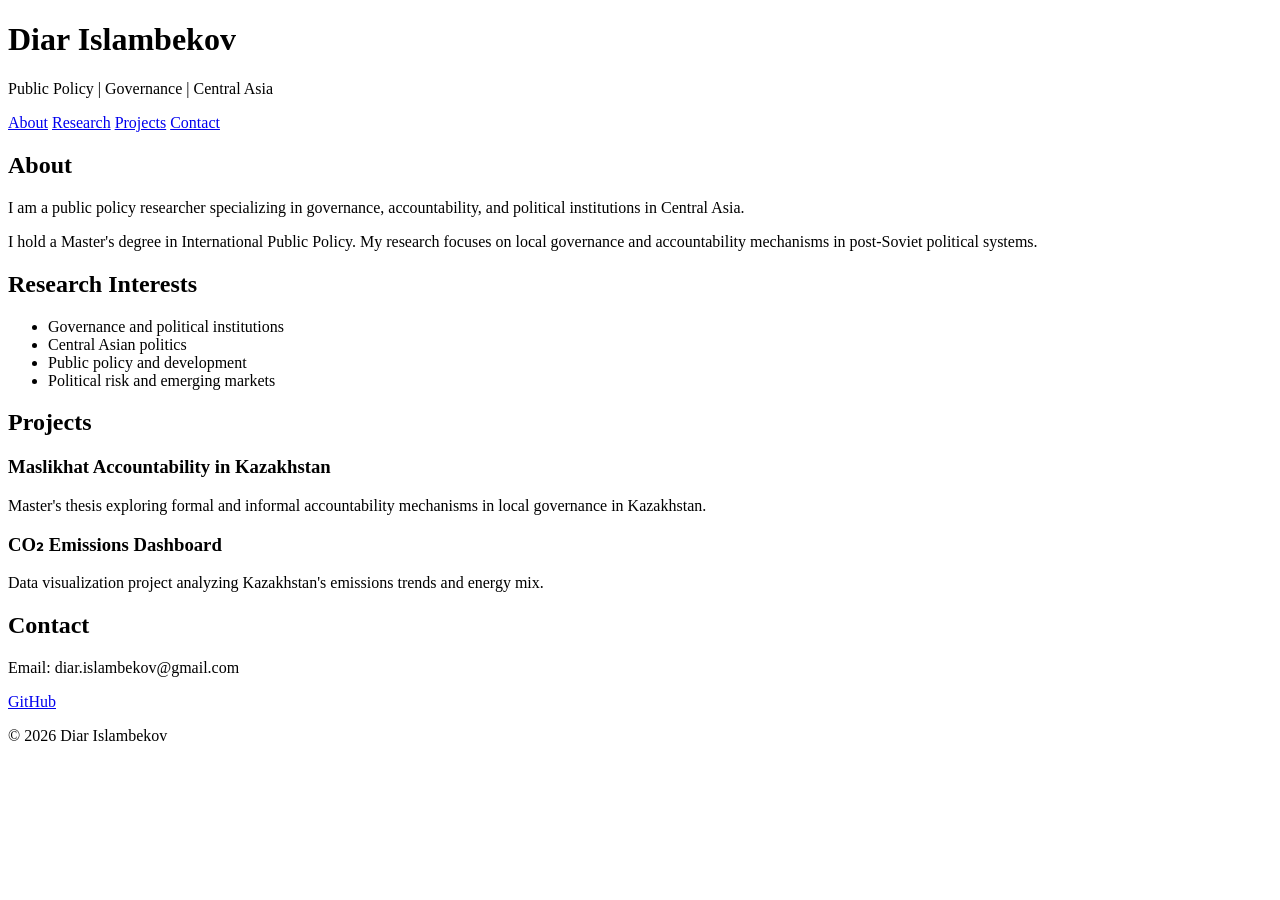
==== index.html @ b17121fd "Update index.html" ====
<!DOCTYPE html>
<html lang="en"> 

<head>

<meta charset="UTF-8">
<meta name="viewport" content="width=device-width, initial-scale=1.0">

<title>Diar Islambekov</title>

<link rel="stylesheet" href="css/style.css">

</head>

<body>

<header>

<h1>Diar Islambekov</h1>
<p>Public Policy | Governance | Central Asia</p>

</header>

<nav>

<a href="#about">About</a>
<a href="#research">Research</a>
<a href="#projects">Projects</a>
<a href="#contact">Contact</a>

</nav>

<section id="about">

<h2>About</h2>

<p>
I am a public policy researcher specializing in governance,
accountability, and political institutions in Central Asia.
</p>

<p>
I hold a Master's degree in International Public Policy.
My research focuses on local governance and accountability
mechanisms in post-Soviet political systems.
</p>

</section>

<section id="research">

<h2>Research Interests</h2>

<ul>
<li>Governance and political institutions</li>
<li>Central Asian politics</li>
<li>Public policy and development</li>
<li>Political risk and emerging markets</li>
</ul>

</section>

<section id="projects">

<h2>Projects</h2>

<div class="project">

<h3>Maslikhat Accountability in Kazakhstan</h3>

<p>
Master's thesis exploring formal and informal accountability
mechanisms in local governance in Kazakhstan.
</p>

</div>

<div class="project">

<h3>CO₂ Emissions Dashboard</h3>

<p>
Data visualization project analyzing Kazakhstan's emissions trends
and energy mix.
</p>

</div>

</section>

<section id="contact">

<h2>Contact</h2>

<p>Email: diar.islambekov@gmail.com</p>

<p>
<a href="https://github.com/diar299">GitHub</a>
</p>

</section>

<footer>

<p>© 2026 Diar Islambekov</p>

</footer>

</body>
</html>
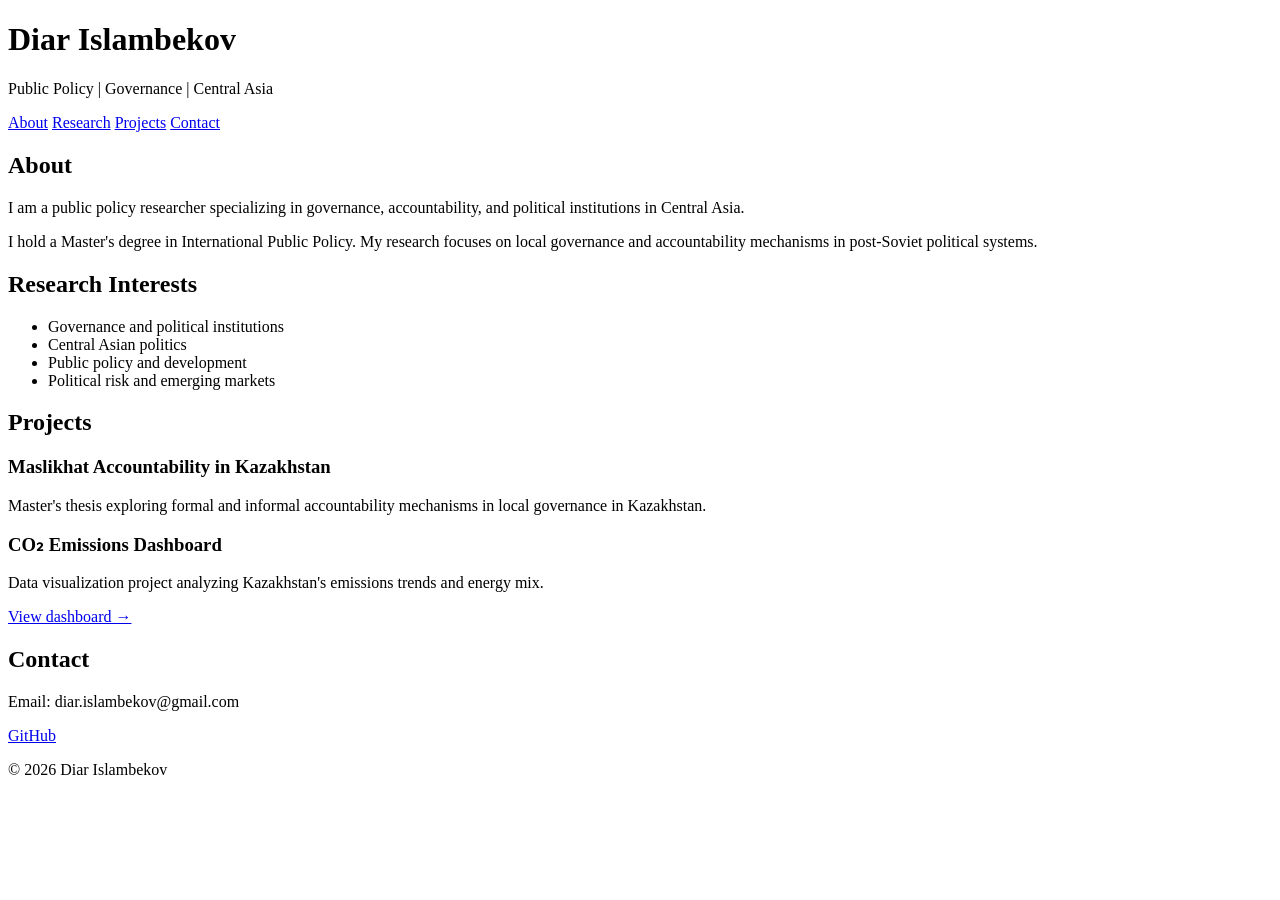
==== commit 3d1051ee: "Update index.html" ====
--- a/index.html
+++ b/index.html
@@ -76,14 +76,12 @@
 </div>
 
 <div class="project">
-
-<h3>CO₂ Emissions Dashboard</h3>
-
-<p>
-Data visualization project analyzing Kazakhstan's emissions trends
-and energy mix.
-</p>
-
+  <h3>CO₂ Emissions Dashboard</h3>
+  <p>
+    Data visualization project analyzing Kazakhstan's emissions trends
+    and energy mix.
+  </p>
+  <a href="central_asia_co2_dashboard.html">View dashboard →</a>
 </div>
 
 </section>
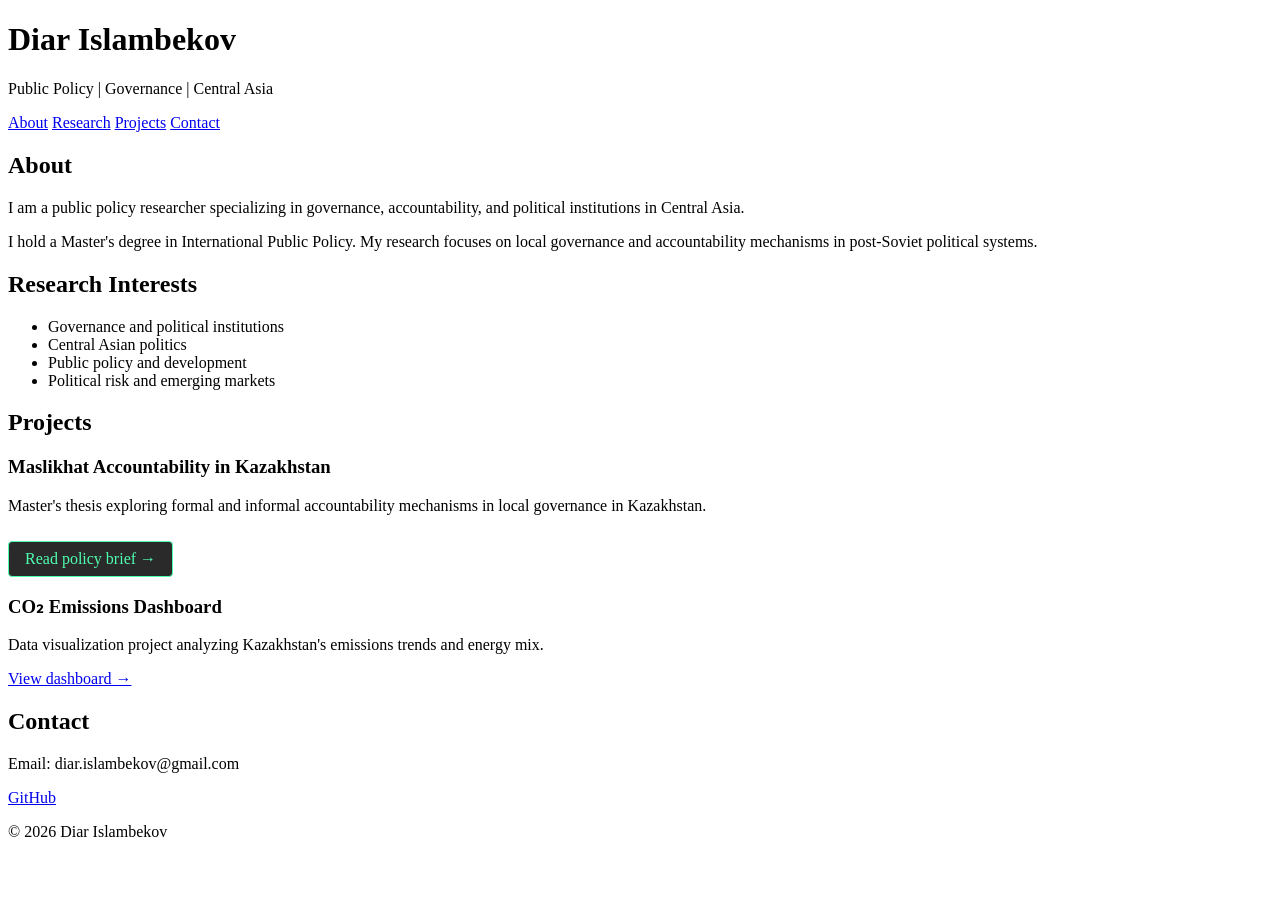
==== commit 8569e7b3: "Update index.html" ====
--- a/index.html
+++ b/index.html
@@ -65,14 +65,12 @@
 <h2>Projects</h2>
 
 <div class="project">
-
-<h3>Maslikhat Accountability in Kazakhstan</h3>
-
-<p>
-Master's thesis exploring formal and informal accountability
-mechanisms in local governance in Kazakhstan.
-</p>
-
+  <h3>Maslikhat Accountability in Kazakhstan</h3>
+  <p>
+    Master's thesis exploring formal and informal accountability
+    mechanisms in local governance in Kazakhstan.
+  </p>
+  <a href="policy_brief.html" style="display:inline-block;margin-top:10px;padding:8px 16px;background:#2a2a2a;color:#4FFFB0;text-decoration:none;border:1px solid #4FFFB0;border-radius:4px;font-weight:500;">Read policy brief →</a>
 </div>
 
 <div class="project">
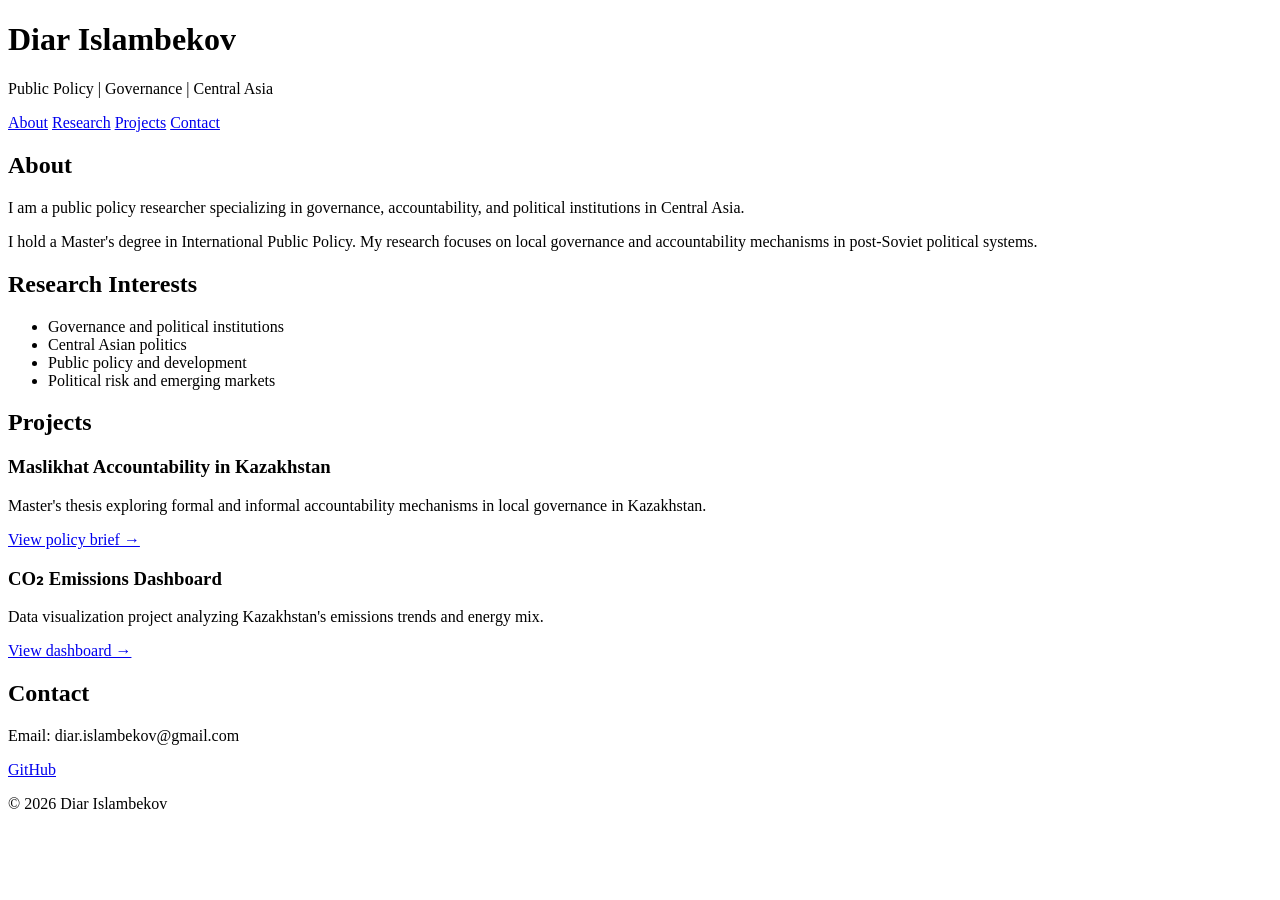
==== commit 1d2a76a0: "Update index.html" ====
--- a/index.html
+++ b/index.html
@@ -70,7 +70,7 @@
     Master's thesis exploring formal and informal accountability
     mechanisms in local governance in Kazakhstan.
   </p>
-  <a href="policy_brief.html" style="display:inline-block;margin-top:10px;padding:8px 16px;background:#2a2a2a;color:#4FFFB0;text-decoration:none;border:1px solid #4FFFB0;border-radius:4px;font-weight:500;">Read policy brief →</a>
+  <a href="policy_brief.html">View policy brief →</a>
 </div>
 
 <div class="project">
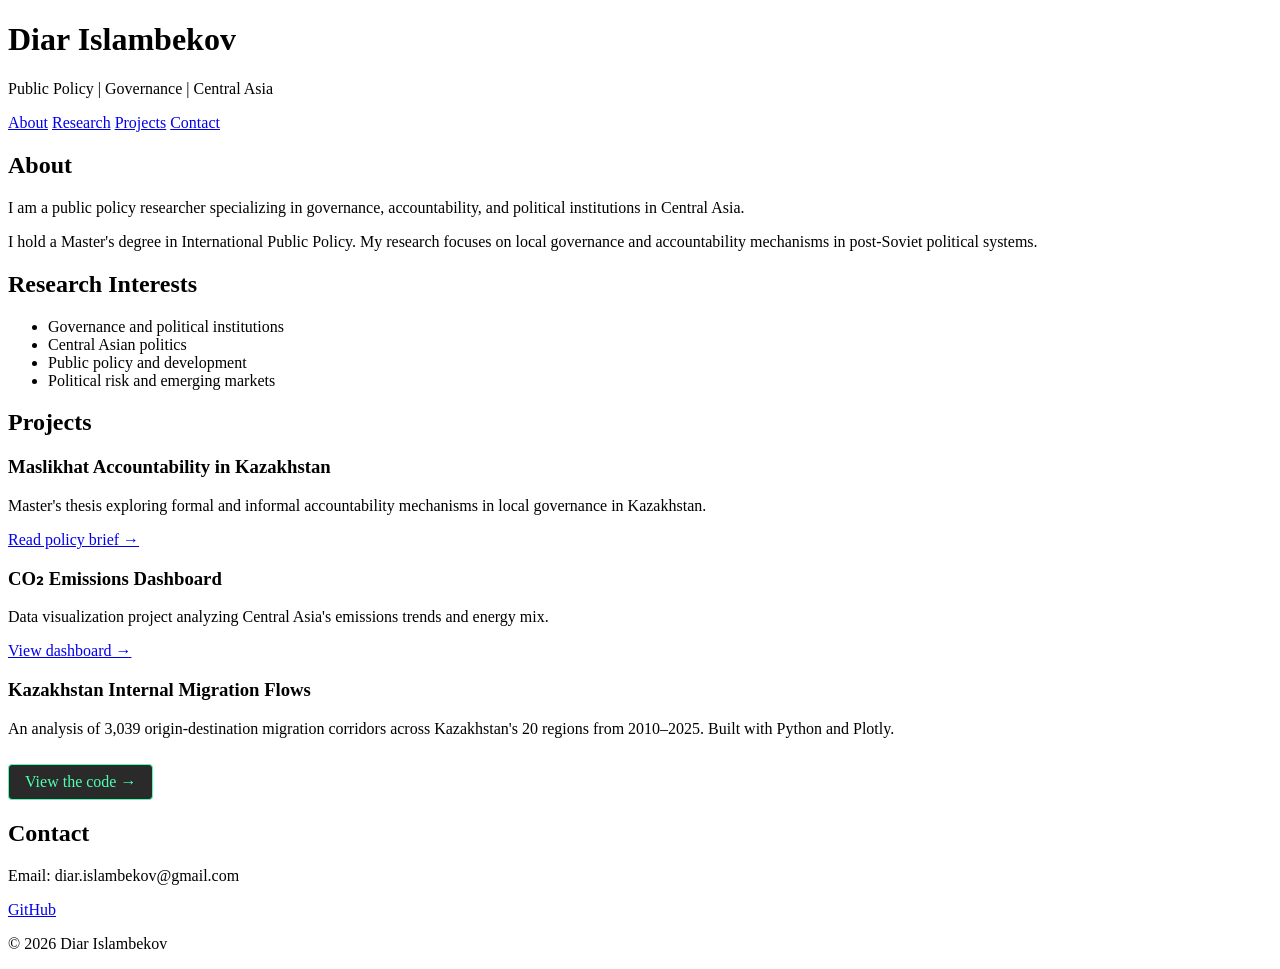
==== commit 6f5dd456: "Add Kazakhstan Internal Migration Flows project section" ====
--- a/index.html
+++ b/index.html
@@ -70,16 +70,29 @@
     Master's thesis exploring formal and informal accountability
     mechanisms in local governance in Kazakhstan.
   </p>
-  <a href="policy_brief.html">View policy brief →</a>
+  <a href="policy_brief.html">Read policy brief →</a>
 </div>
 
 <div class="project">
   <h3>CO₂ Emissions Dashboard</h3>
   <p>
-    Data visualization project analyzing Kazakhstan's emissions trends
+    Data visualization project analyzing Central Asia's emissions trends
     and energy mix.
   </p>
   <a href="central_asia_co2_dashboard.html">View dashboard →</a>
+</div>
+
+<div class="project">
+  <h3>Kazakhstan Internal Migration Flows</h3>
+  <p>
+    An analysis of 3,039 origin-destination migration corridors 
+    across Kazakhstan's 20 regions from 2010–2025. Built with Python and Plotly.
+  </p>
+  <a href="https://nbviewer.org/github/diar299/kz-migration/blob/main/migration_analysis.ipynb" 
+   target="_blank"
+   style="display:inline-block;margin-top:10px;padding:8px 16px;background:#2a2a2a;color:#4FFFB0;text-decoration:none;border:1px solid #4FFFB0;border-radius:4px;font-weight:500;">
+  View the code →
+</a>
 </div>
 
 </section>
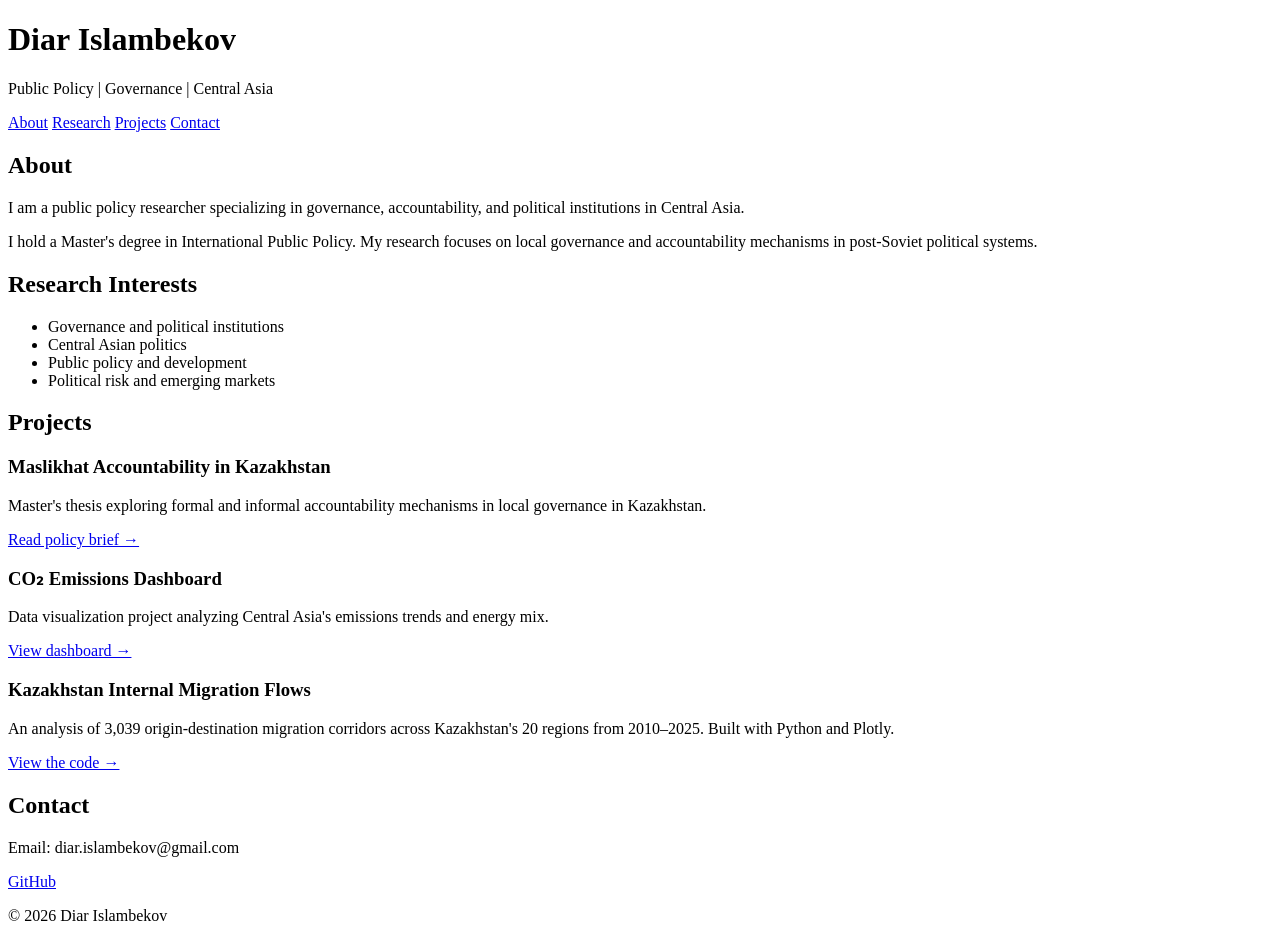
==== commit b465ceca: "Simplify 'View the code' link styling Removed button styling from 'View the code' link." ====
--- a/index.html
+++ b/index.html
@@ -89,9 +89,7 @@
     across Kazakhstan's 20 regions from 2010–2025. Built with Python and Plotly.
   </p>
   <a href="https://nbviewer.org/github/diar299/kz-migration/blob/main/migration_analysis.ipynb" 
-   target="_blank"
-   style="display:inline-block;margin-top:10px;padding:8px 16px;background:#2a2a2a;color:#4FFFB0;text-decoration:none;border:1px solid #4FFFB0;border-radius:4px;font-weight:500;">
-  View the code →
+   target="_blank" > View the code →
 </a>
 </div>
 
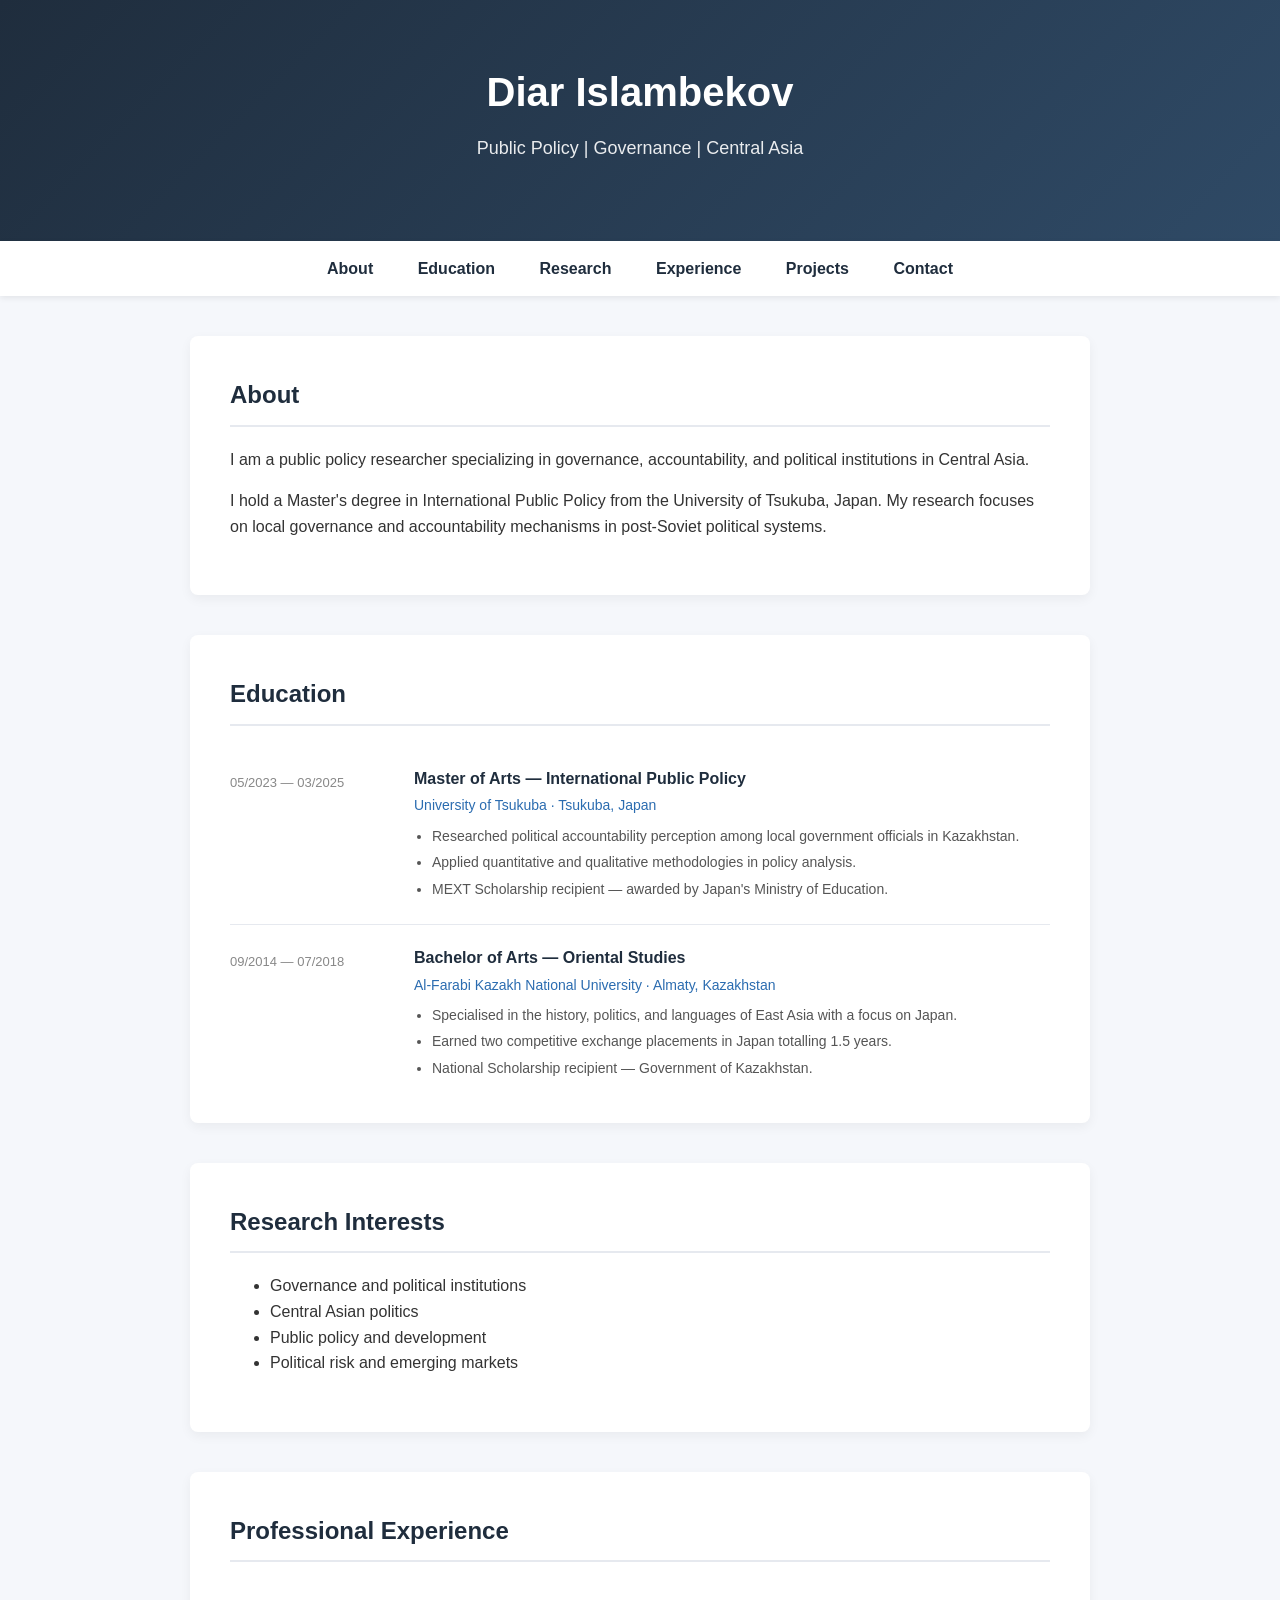
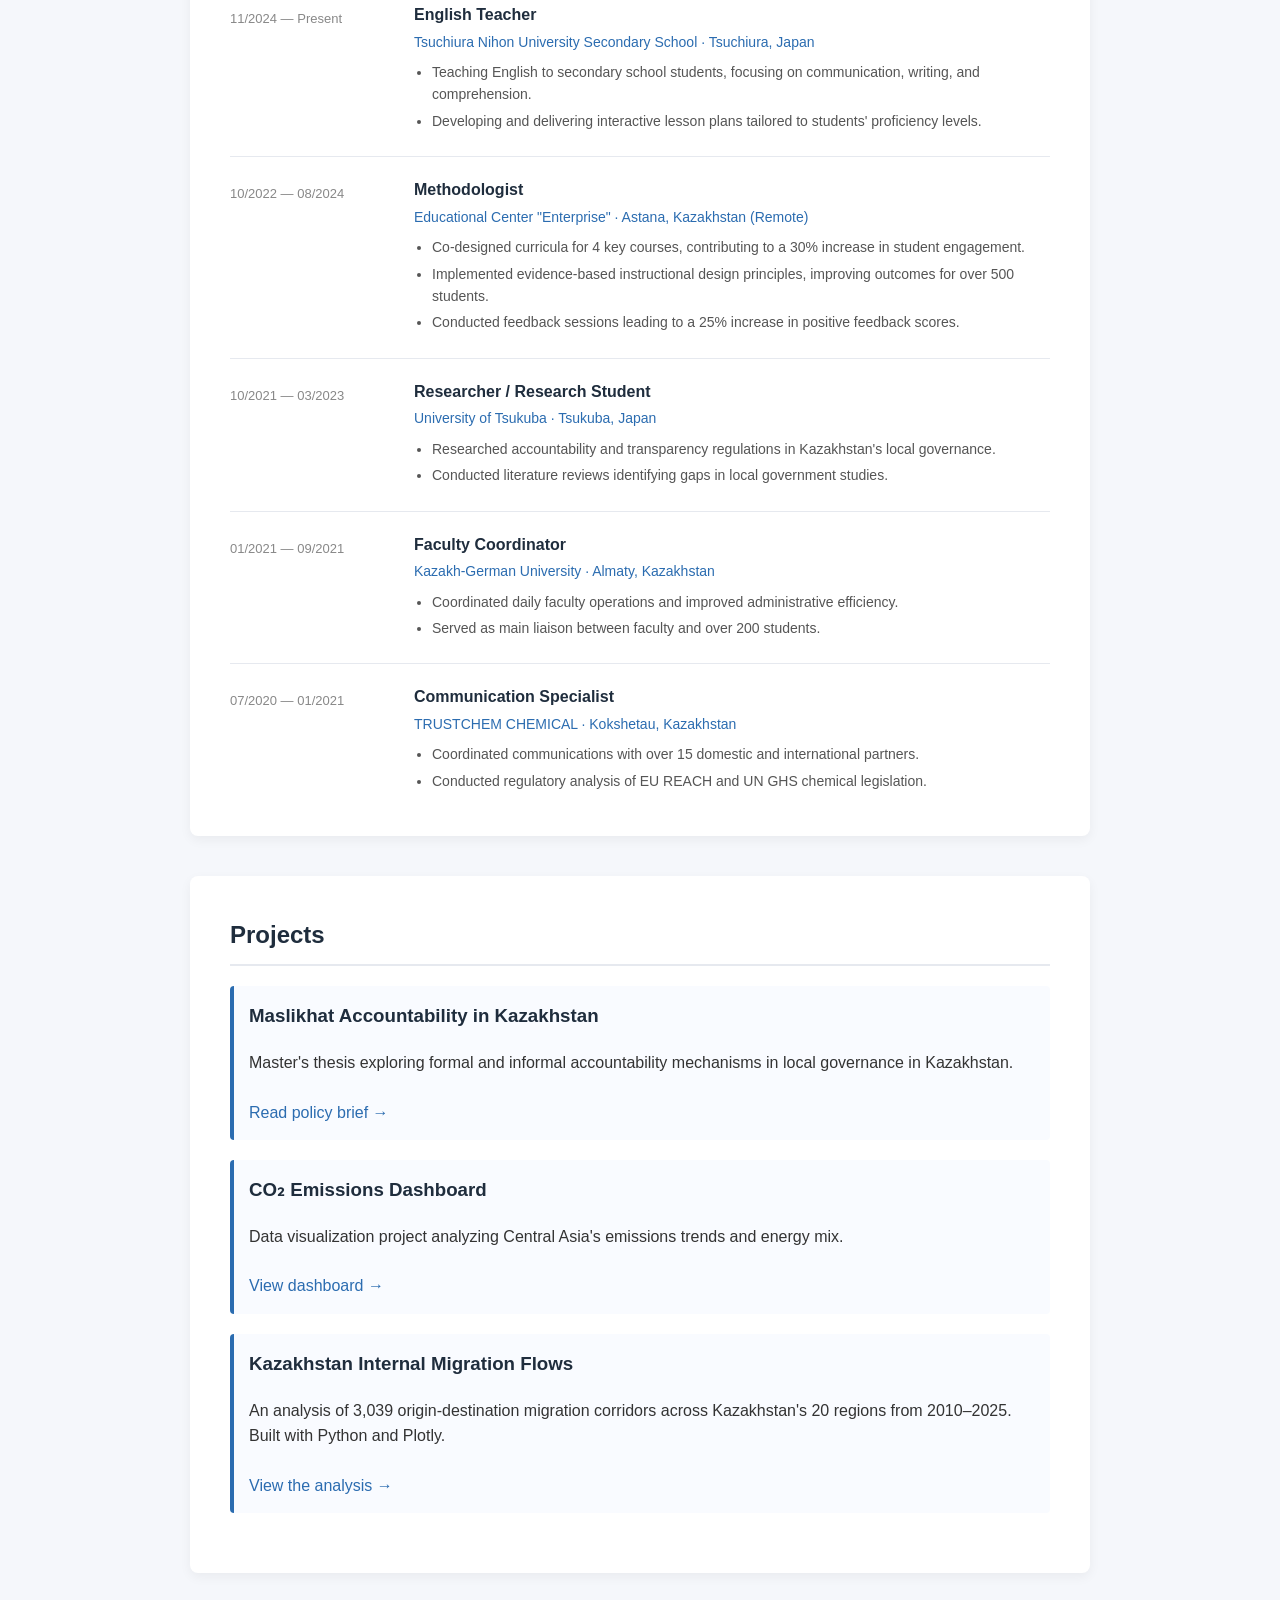
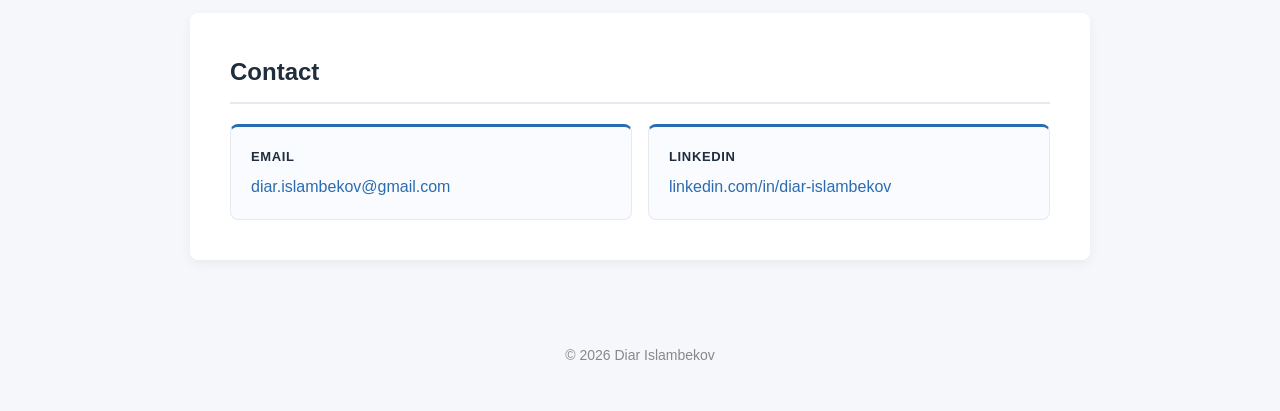
==== commit a67d371c: "Fix link to migration analysis in index.html" ====
--- a/index.html
+++ b/index.html
@@ -1,116 +1,207 @@
 <!DOCTYPE html>
-<html lang="en"> 
-
+<html lang="en">
 <head>
-
 <meta charset="UTF-8">
 <meta name="viewport" content="width=device-width, initial-scale=1.0">
-
 <title>Diar Islambekov</title>
-
 <link rel="stylesheet" href="css/style.css">
-
 </head>
-
 <body>
 
 <header>
-
-<h1>Diar Islambekov</h1>
-<p>Public Policy | Governance | Central Asia</p>
-
+  <h1>Diar Islambekov</h1>
+  <p>Public Policy | Governance | Central Asia</p>
 </header>
 
 <nav>
-
-<a href="#about">About</a>
-<a href="#research">Research</a>
-<a href="#projects">Projects</a>
-<a href="#contact">Contact</a>
-
+  <a href="#about">About</a>
+  <a href="#education">Education</a>
+  <a href="#research">Research</a>
+  <a href="#experience">Experience</a>
+  <a href="#projects">Projects</a>
+  <a href="#contact">Contact</a>
 </nav>
 
 <section id="about">
-
-<h2>About</h2>
-
-<p>
-I am a public policy researcher specializing in governance,
-accountability, and political institutions in Central Asia.
-</p>
-
-<p>
-I hold a Master's degree in International Public Policy.
-My research focuses on local governance and accountability
-mechanisms in post-Soviet political systems.
-</p>
+  <h2>About</h2>
+  <p>
+    I am a public policy researcher specializing in governance,
+    accountability, and political institutions in Central Asia.
+  </p>
+  <p>
+    I hold a Master's degree in International Public Policy from the University of Tsukuba, Japan.
+    My research focuses on local governance and accountability mechanisms in post-Soviet political systems.
+  </p>
+</section>
+
+<section id="education">
+  <h2>Education</h2>
+
+  <div class="timeline-item">
+    <div class="timeline-left">
+      <span class="timeline-date">05/2023 — 03/2025</span>
+    </div>
+    <div class="timeline-right">
+      <div class="timeline-degree">Master of Arts — International Public Policy</div>
+      <div class="timeline-org">University of Tsukuba · Tsukuba, Japan</div>
+      <ul>
+        <li>Researched political accountability perception among local government officials in Kazakhstan.</li>
+        <li>Applied quantitative and qualitative methodologies in policy analysis.</li>
+        <li>MEXT Scholarship recipient — awarded by Japan's Ministry of Education.</li>
+      </ul>
+    </div>
+  </div>
+
+  <div class="timeline-item">
+    <div class="timeline-left">
+      <span class="timeline-date">09/2014 — 07/2018</span>
+    </div>
+    <div class="timeline-right">
+      <div class="timeline-degree">Bachelor of Arts — Oriental Studies</div>
+      <div class="timeline-org">Al-Farabi Kazakh National University · Almaty, Kazakhstan</div>
+      <ul>
+        <li>Specialised in the history, politics, and languages of East Asia with a focus on Japan.</li>
+        <li>Earned two competitive exchange placements in Japan totalling 1.5 years.</li>
+        <li>National Scholarship recipient — Government of Kazakhstan.</li>
+      </ul>
+    </div>
+  </div>
 
 </section>
 
 <section id="research">
-
-<h2>Research Interests</h2>
-
-<ul>
-<li>Governance and political institutions</li>
-<li>Central Asian politics</li>
-<li>Public policy and development</li>
-<li>Political risk and emerging markets</li>
-</ul>
+  <h2>Research Interests</h2>
+  <ul>
+    <li>Governance and political institutions</li>
+    <li>Central Asian politics</li>
+    <li>Public policy and development</li>
+    <li>Political risk and emerging markets</li>
+  </ul>
+</section>
+
+<section id="experience">
+  <h2>Professional Experience</h2>
+
+  <div class="timeline-item">
+    <div class="timeline-left">
+      <span class="timeline-date">11/2024 — Present</span>
+    </div>
+    <div class="timeline-right">
+      <div class="timeline-degree">English Teacher</div>
+      <div class="timeline-org">Tsuchiura Nihon University Secondary School · Tsuchiura, Japan</div>
+      <ul>
+        <li>Teaching English to secondary school students, focusing on communication, writing, and comprehension.</li>
+        <li>Developing and delivering interactive lesson plans tailored to students' proficiency levels.</li>
+      </ul>
+    </div>
+  </div>
+
+  <div class="timeline-item">
+    <div class="timeline-left">
+      <span class="timeline-date">10/2022 — 08/2024</span>
+    </div>
+    <div class="timeline-right">
+      <div class="timeline-degree">Methodologist</div>
+      <div class="timeline-org">Educational Center "Enterprise" · Astana, Kazakhstan (Remote)</div>
+      <ul>
+        <li>Co-designed curricula for 4 key courses, contributing to a 30% increase in student engagement.</li>
+        <li>Implemented evidence-based instructional design principles, improving outcomes for over 500 students.</li>
+        <li>Conducted feedback sessions leading to a 25% increase in positive feedback scores.</li>
+      </ul>
+    </div>
+  </div>
+
+  <div class="timeline-item">
+    <div class="timeline-left">
+      <span class="timeline-date">10/2021 — 03/2023</span>
+    </div>
+    <div class="timeline-right">
+      <div class="timeline-degree">Researcher / Research Student</div>
+      <div class="timeline-org">University of Tsukuba · Tsukuba, Japan</div>
+      <ul>
+        <li>Researched accountability and transparency regulations in Kazakhstan's local governance.</li>
+        <li>Conducted literature reviews identifying gaps in local government studies.</li>
+      </ul>
+    </div>
+  </div>
+
+  <div class="timeline-item">
+    <div class="timeline-left">
+      <span class="timeline-date">01/2021 — 09/2021</span>
+    </div>
+    <div class="timeline-right">
+      <div class="timeline-degree">Faculty Coordinator</div>
+      <div class="timeline-org">Kazakh-German University · Almaty, Kazakhstan</div>
+      <ul>
+        <li>Coordinated daily faculty operations and improved administrative efficiency.</li>
+        <li>Served as main liaison between faculty and over 200 students.</li>
+      </ul>
+    </div>
+  </div>
+
+  <div class="timeline-item">
+    <div class="timeline-left">
+      <span class="timeline-date">07/2020 — 01/2021</span>
+    </div>
+    <div class="timeline-right">
+      <div class="timeline-degree">Communication Specialist</div>
+      <div class="timeline-org">TRUSTCHEM CHEMICAL · Kokshetau, Kazakhstan</div>
+      <ul>
+        <li>Coordinated communications with over 15 domestic and international partners.</li>
+        <li>Conducted regulatory analysis of EU REACH and UN GHS chemical legislation.</li>
+      </ul>
+    </div>
+  </div>
 
 </section>
 
 <section id="projects">
-
-<h2>Projects</h2>
-
-<div class="project">
-  <h3>Maslikhat Accountability in Kazakhstan</h3>
-  <p>
-    Master's thesis exploring formal and informal accountability
-    mechanisms in local governance in Kazakhstan.
-  </p>
-  <a href="policy_brief.html">Read policy brief →</a>
-</div>
-
-<div class="project">
-  <h3>CO₂ Emissions Dashboard</h3>
-  <p>
-    Data visualization project analyzing Central Asia's emissions trends
-    and energy mix.
-  </p>
-  <a href="central_asia_co2_dashboard.html">View dashboard →</a>
-</div>
-
-<div class="project">
-  <h3>Kazakhstan Internal Migration Flows</h3>
-  <p>
-    An analysis of 3,039 origin-destination migration corridors 
-    across Kazakhstan's 20 regions from 2010–2025. Built with Python and Plotly.
-  </p>
-  <a href="https://nbviewer.org/github/diar299/kz-migration/blob/main/migration_analysis.ipynb" 
-   target="_blank" > View the code →
-</a>
-</div>
-
+  <h2>Projects</h2>
+
+  <div class="project">
+    <h3>Maslikhat Accountability in Kazakhstan</h3>
+    <p>
+      Master's thesis exploring formal and informal accountability
+      mechanisms in local governance in Kazakhstan.
+    </p>
+    <a href="policy_brief.html">Read policy brief →</a>
+  </div>
+
+  <div class="project">
+    <h3>CO₂ Emissions Dashboard</h3>
+    <p>
+      Data visualization project analyzing Central Asia's emissions trends
+      and energy mix.
+    </p>
+    <a href="central_asia_co2_dashboard.html">View dashboard →</a>
+  </div>
+
+  <div class="project">
+    <h3>Kazakhstan Internal Migration Flows</h3>
+    <p>
+      An analysis of 3,039 origin-destination migration corridors
+      across Kazakhstan's 20 regions from 2010–2025. Built with Python and Plotly.
+    </p>
+    <a href="https://nbviewer.org/github/diar-islambekov/kz-migration/blob/main/migration_analysis.ipynb" target="_blank">View the analysis →</a>
+  </div>
 </section>
 
 <section id="contact">
-
-<h2>Contact</h2>
-
-<p>Email: diar.islambekov@gmail.com</p>
-
-<p>
-<a href="https://github.com/diar299">GitHub</a>
-</p>
-
+  <h2>Contact</h2>
+  <div class="contact-info">
+    <div class="contact-item">
+      <strong>Email</strong>
+      <a href="mailto:diar.islambekov@gmail.com">diar.islambekov@gmail.com</a>
+    </div>
+    <div class="contact-item">
+      <strong>LinkedIn</strong>
+      <a href="https://linkedin.com/in/diar-islambekov" target="_blank">linkedin.com/in/diar-islambekov</a>
+    </div>
+  </div>
 </section>
 
 <footer>
-
-<p>© 2026 Diar Islambekov</p>
-
+  <p>© 2026 Diar Islambekov</p>
 </footer>
 
 </body>
--- a/css/style.css
+++ b/css/style.css
@@ -0,0 +1,183 @@
+/* ── Base ── */
+* { box-sizing: border-box; }
+body {
+  font-family: "Segoe UI", Arial, sans-serif;
+  margin: 0;
+  background: #f5f7fb;
+  color: #333;
+  line-height: 1.6;
+}
+
+/* ── Header ── */
+header {
+  background: linear-gradient(135deg, #1f2d3d, #2f4a66);
+  color: white;
+  padding: 60px 20px;
+  text-align: center;
+}
+header h1 {
+  margin: 0;
+  font-size: 40px;
+}
+header p {
+  margin-top: 10px;
+  font-size: 18px;
+  opacity: 0.9;
+}
+
+/* ── Navigation ── */
+nav {
+  background: white;
+  text-align: center;
+  padding: 15px;
+  box-shadow: 0 2px 6px rgba(0,0,0,0.08);
+  position: sticky;
+  top: 0;
+  z-index: 100;
+}
+nav a {
+  margin: 0 20px;
+  text-decoration: none;
+  color: #1f2d3d;
+  font-weight: 600;
+  transition: color 0.2s;
+}
+nav a:hover {
+  color: #2b6cb0;
+}
+
+/* ── Sections ── */
+section {
+  max-width: 900px;
+  margin: 40px auto;
+  background: white;
+  padding: 40px;
+  border-radius: 8px;
+  box-shadow: 0 4px 12px rgba(0,0,0,0.05);
+}
+h2 {
+  margin-top: 0;
+  border-bottom: 2px solid #e6e9ef;
+  padding-bottom: 10px;
+  color: #1f2d3d;
+}
+
+/* ── Timeline (Education & Experience) ── */
+.timeline-item {
+  display: grid;
+  grid-template-columns: 160px 1fr;
+  gap: 24px;
+  padding: 20px 0;
+  border-bottom: 1px solid #e6e9ef;
+}
+.timeline-item:last-child {
+  border-bottom: none;
+  padding-bottom: 0;
+}
+.timeline-left {
+  padding-top: 3px;
+}
+.timeline-date {
+  font-size: 13px;
+  color: #888;
+  white-space: nowrap;
+}
+.timeline-degree {
+  font-size: 16px;
+  font-weight: 600;
+  color: #1f2d3d;
+  margin-bottom: 3px;
+}
+.timeline-org {
+  font-size: 14px;
+  color: #2b6cb0;
+  margin-bottom: 8px;
+}
+.timeline-right ul {
+  margin: 8px 0 0 0;
+  padding-left: 18px;
+  color: #555;
+  font-size: 14px;
+}
+.timeline-right ul li {
+  margin-bottom: 4px;
+}
+
+/* ── Projects ── */
+.project {
+  padding: 15px;
+  border-left: 4px solid #2b6cb0;
+  margin-bottom: 20px;
+  background: #f9fbff;
+  border-radius: 4px;
+}
+.project h3 {
+  margin-top: 0;
+  color: #1f2d3d;
+}
+.project a {
+  display: inline-block;
+  margin-top: 8px;
+  color: #2b6cb0;
+  text-decoration: none;
+  font-weight: 500;
+}
+.project a:hover {
+  text-decoration: underline;
+}
+
+/* ── Contact ── */
+.contact-info {
+  display: flex;
+  flex-direction: row;
+  gap: 16px;
+  margin-top: 1rem;
+}
+.contact-item {
+  flex: 1;
+  display: flex;
+  flex-direction: column;
+  gap: 6px;
+  padding: 20px;
+  border: 1px solid #e6e9ef;
+  border-radius: 8px;
+  background: #f9fbff;
+  border-top: 3px solid #2b6cb0;
+}
+.contact-item strong {
+  color: #1f2d3d;
+  font-size: 13px;
+  text-transform: uppercase;
+  letter-spacing: 0.05em;
+}
+.contact-item a {
+  color: #2b6cb0;
+  text-decoration: none;
+  font-weight: 500;
+}
+.contact-item a:hover {
+  text-decoration: underline;
+}
+
+/* ── General links ── */
+a {
+  color: #2b6cb0;
+}
+
+/* ── Footer ── */
+footer {
+  text-align: center;
+  padding: 30px;
+  color: #888;
+  font-size: 14px;
+}
+
+/* ── Responsive ── */
+@media (max-width: 700px) {
+  header h1 { font-size: 28px; }
+  section { margin: 20px; padding: 25px; }
+  nav a { display: inline-block; margin: 10px; }
+  .timeline-item { grid-template-columns: 1fr; gap: 4px; }
+  .timeline-date { display: block; margin-bottom: 6px; }
+  .contact-info { flex-direction: column; }
+}
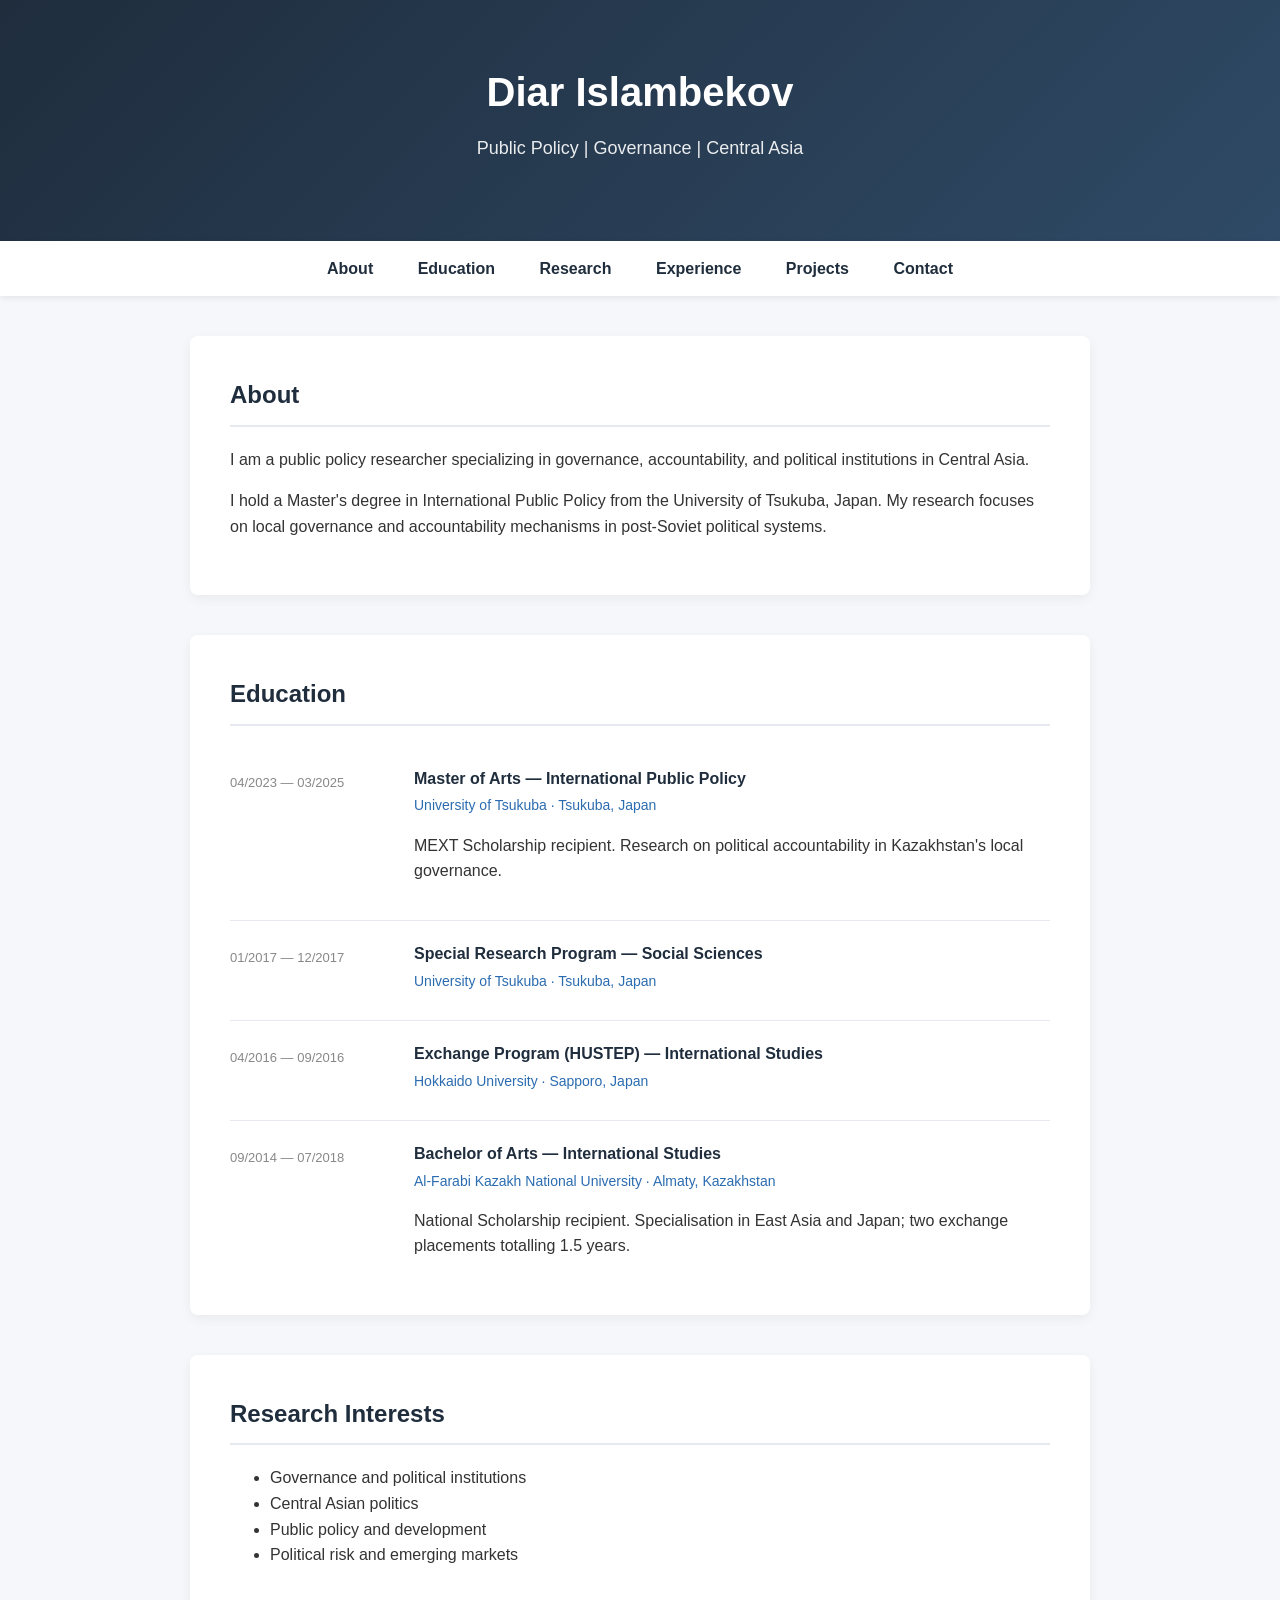
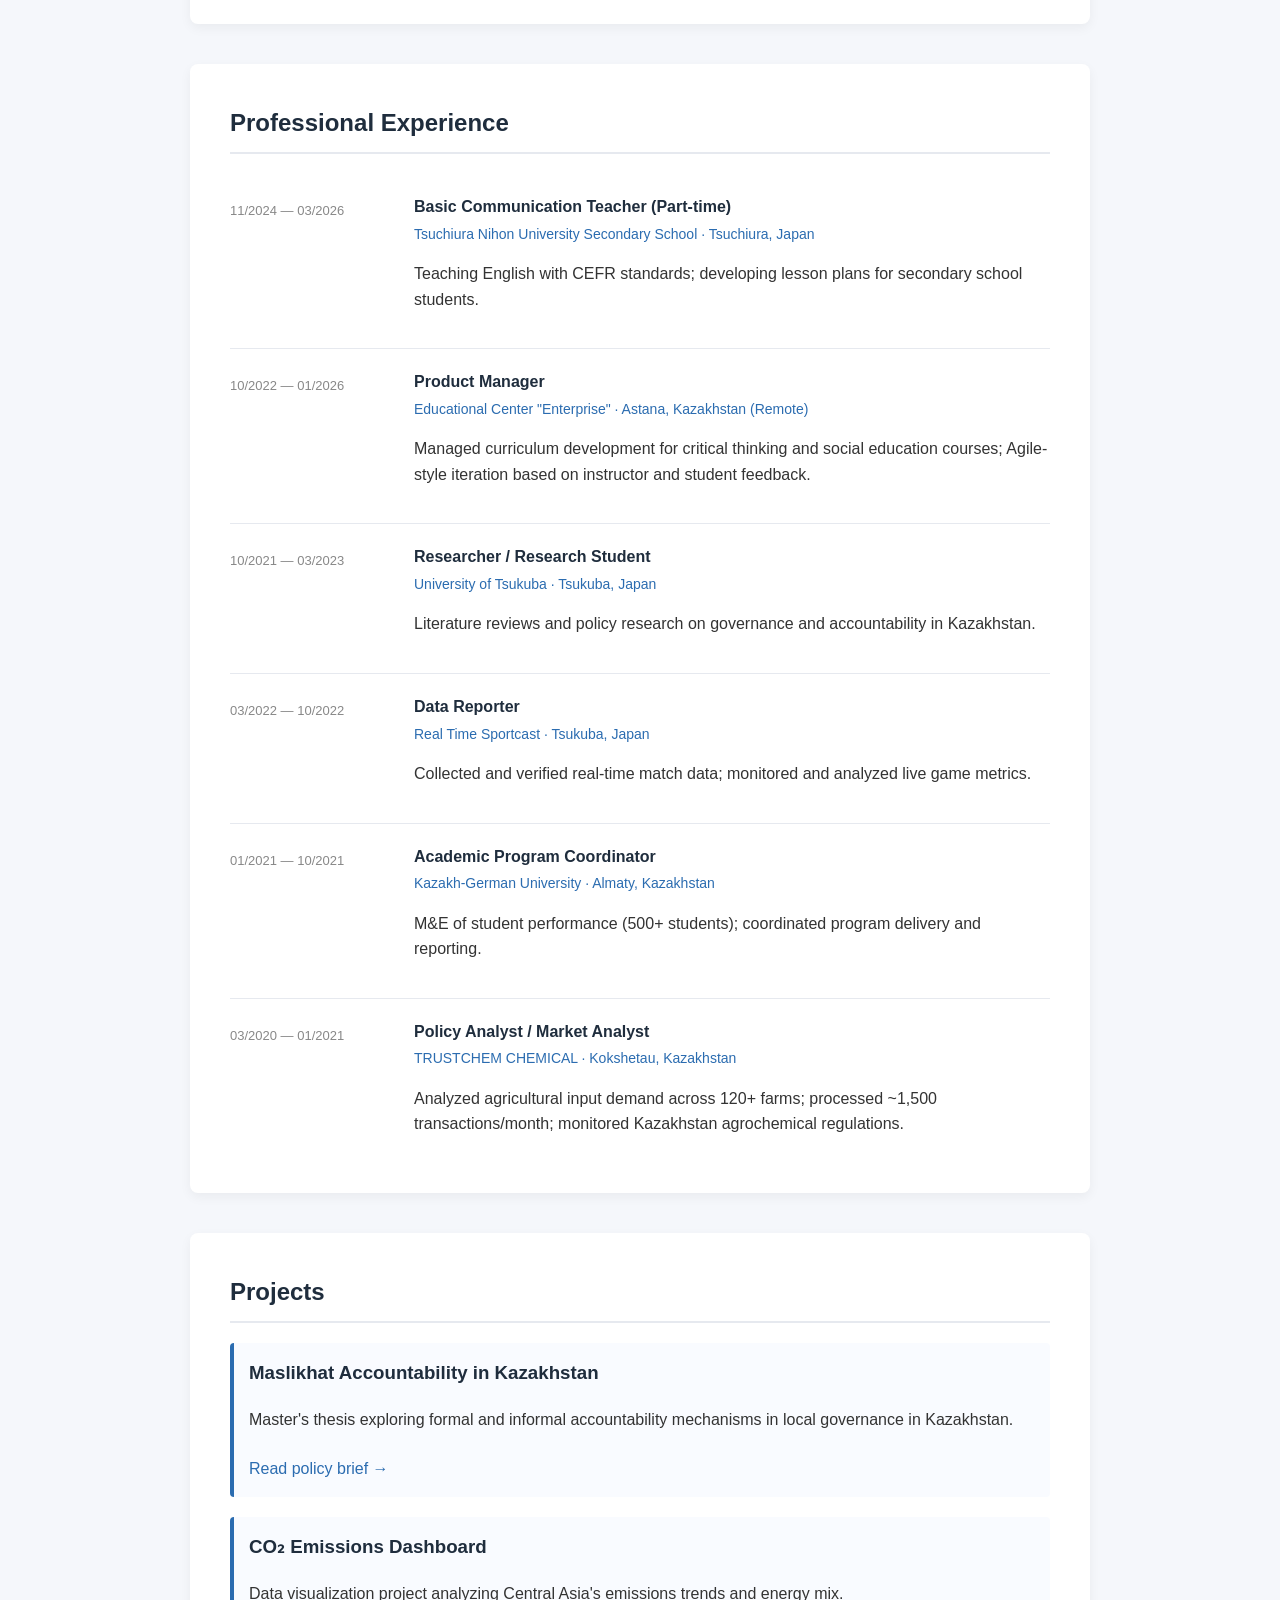
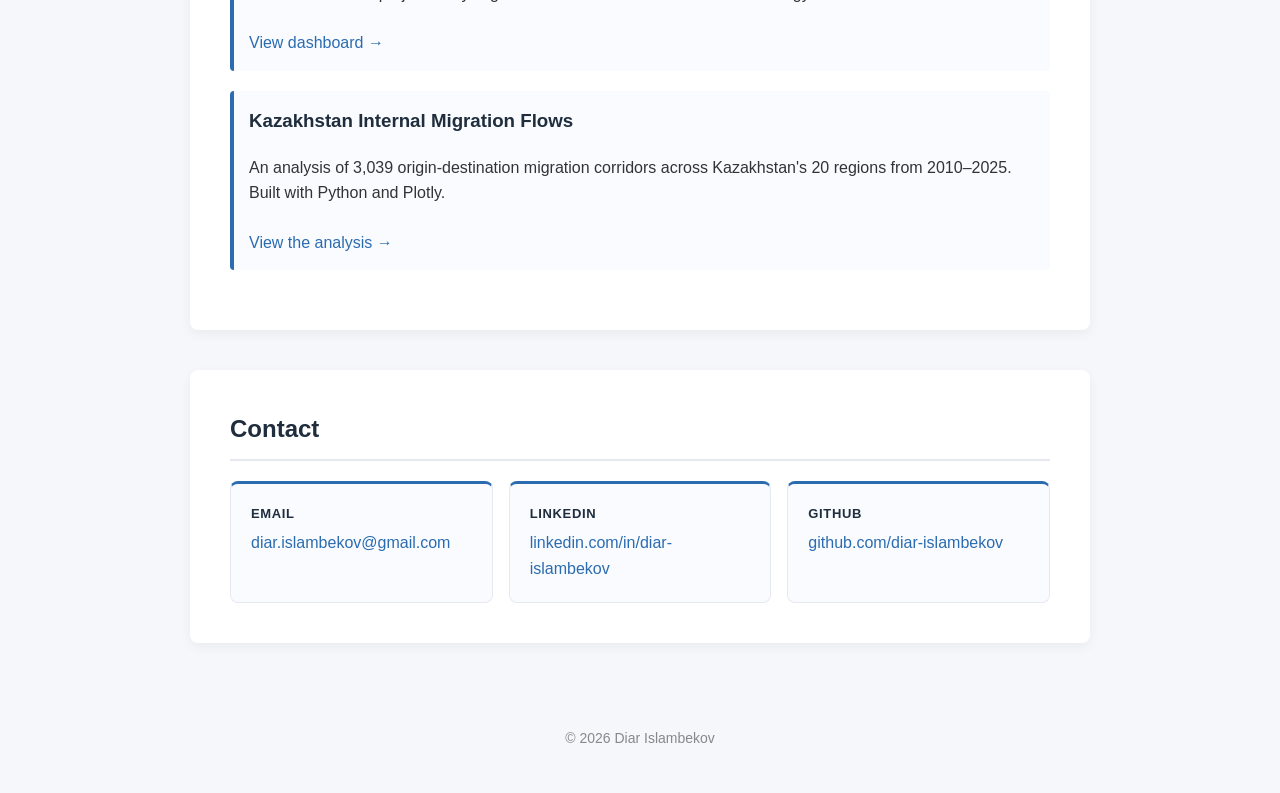
==== commit 1e9e3410: "Update index.html" ====
--- a/index.html
+++ b/index.html
@@ -39,16 +39,32 @@
 
   <div class="timeline-item">
     <div class="timeline-left">
-      <span class="timeline-date">05/2023 — 03/2025</span>
+      <span class="timeline-date">04/2023 — 03/2025</span>
     </div>
     <div class="timeline-right">
       <div class="timeline-degree">Master of Arts — International Public Policy</div>
       <div class="timeline-org">University of Tsukuba · Tsukuba, Japan</div>
-      <ul>
-        <li>Researched political accountability perception among local government officials in Kazakhstan.</li>
-        <li>Applied quantitative and qualitative methodologies in policy analysis.</li>
-        <li>MEXT Scholarship recipient — awarded by Japan's Ministry of Education.</li>
-      </ul>
+      <p class="timeline-note">MEXT Scholarship recipient. Research on political accountability in Kazakhstan's local governance.</p>
+    </div>
+  </div>
+
+  <div class="timeline-item">
+    <div class="timeline-left">
+      <span class="timeline-date">01/2017 — 12/2017</span>
+    </div>
+    <div class="timeline-right">
+      <div class="timeline-degree">Special Research Program — Social Sciences</div>
+      <div class="timeline-org">University of Tsukuba · Tsukuba, Japan</div>
+    </div>
+  </div>
+
+  <div class="timeline-item">
+    <div class="timeline-left">
+      <span class="timeline-date">04/2016 — 09/2016</span>
+    </div>
+    <div class="timeline-right">
+      <div class="timeline-degree">Exchange Program (HUSTEP) — International Studies</div>
+      <div class="timeline-org">Hokkaido University · Sapporo, Japan</div>
     </div>
   </div>
 
@@ -57,13 +73,9 @@
       <span class="timeline-date">09/2014 — 07/2018</span>
     </div>
     <div class="timeline-right">
-      <div class="timeline-degree">Bachelor of Arts — Oriental Studies</div>
+      <div class="timeline-degree">Bachelor of Arts — International Studies</div>
       <div class="timeline-org">Al-Farabi Kazakh National University · Almaty, Kazakhstan</div>
-      <ul>
-        <li>Specialised in the history, politics, and languages of East Asia with a focus on Japan.</li>
-        <li>Earned two competitive exchange placements in Japan totalling 1.5 years.</li>
-        <li>National Scholarship recipient — Government of Kazakhstan.</li>
-      </ul>
+      <p class="timeline-note">National Scholarship recipient. Specialisation in East Asia and Japan; two exchange placements totalling 1.5 years.</p>
     </div>
   </div>
 
@@ -84,30 +96,23 @@
 
   <div class="timeline-item">
     <div class="timeline-left">
-      <span class="timeline-date">11/2024 — Present</span>
-    </div>
-    <div class="timeline-right">
-      <div class="timeline-degree">English Teacher</div>
+      <span class="timeline-date">11/2024 — 03/2026</span>
+    </div>
+    <div class="timeline-right">
+      <div class="timeline-degree">Basic Communication Teacher (Part-time)</div>
       <div class="timeline-org">Tsuchiura Nihon University Secondary School · Tsuchiura, Japan</div>
-      <ul>
-        <li>Teaching English to secondary school students, focusing on communication, writing, and comprehension.</li>
-        <li>Developing and delivering interactive lesson plans tailored to students' proficiency levels.</li>
-      </ul>
-    </div>
-  </div>
-
-  <div class="timeline-item">
-    <div class="timeline-left">
-      <span class="timeline-date">10/2022 — 08/2024</span>
-    </div>
-    <div class="timeline-right">
-      <div class="timeline-degree">Methodologist</div>
+      <p class="timeline-note">Teaching English with CEFR standards; developing lesson plans for secondary school students.</p>
+    </div>
+  </div>
+
+  <div class="timeline-item">
+    <div class="timeline-left">
+      <span class="timeline-date">10/2022 — 01/2026</span>
+    </div>
+    <div class="timeline-right">
+      <div class="timeline-degree">Product Manager</div>
       <div class="timeline-org">Educational Center "Enterprise" · Astana, Kazakhstan (Remote)</div>
-      <ul>
-        <li>Co-designed curricula for 4 key courses, contributing to a 30% increase in student engagement.</li>
-        <li>Implemented evidence-based instructional design principles, improving outcomes for over 500 students.</li>
-        <li>Conducted feedback sessions leading to a 25% increase in positive feedback scores.</li>
-      </ul>
+      <p class="timeline-note">Managed curriculum development for critical thinking and social education courses; Agile-style iteration based on instructor and student feedback.</p>
     </div>
   </div>
 
@@ -118,38 +123,40 @@
     <div class="timeline-right">
       <div class="timeline-degree">Researcher / Research Student</div>
       <div class="timeline-org">University of Tsukuba · Tsukuba, Japan</div>
-      <ul>
-        <li>Researched accountability and transparency regulations in Kazakhstan's local governance.</li>
-        <li>Conducted literature reviews identifying gaps in local government studies.</li>
-      </ul>
-    </div>
-  </div>
-
-  <div class="timeline-item">
-    <div class="timeline-left">
-      <span class="timeline-date">01/2021 — 09/2021</span>
-    </div>
-    <div class="timeline-right">
-      <div class="timeline-degree">Faculty Coordinator</div>
+      <p class="timeline-note">Literature reviews and policy research on governance and accountability in Kazakhstan.</p>
+    </div>
+  </div>
+
+  <div class="timeline-item">
+    <div class="timeline-left">
+      <span class="timeline-date">03/2022 — 10/2022</span>
+    </div>
+    <div class="timeline-right">
+      <div class="timeline-degree">Data Reporter</div>
+      <div class="timeline-org">Real Time Sportcast · Tsukuba, Japan</div>
+      <p class="timeline-note">Collected and verified real-time match data; monitored and analyzed live game metrics.</p>
+    </div>
+  </div>
+
+  <div class="timeline-item">
+    <div class="timeline-left">
+      <span class="timeline-date">01/2021 — 10/2021</span>
+    </div>
+    <div class="timeline-right">
+      <div class="timeline-degree">Academic Program Coordinator</div>
       <div class="timeline-org">Kazakh-German University · Almaty, Kazakhstan</div>
-      <ul>
-        <li>Coordinated daily faculty operations and improved administrative efficiency.</li>
-        <li>Served as main liaison between faculty and over 200 students.</li>
-      </ul>
-    </div>
-  </div>
-
-  <div class="timeline-item">
-    <div class="timeline-left">
-      <span class="timeline-date">07/2020 — 01/2021</span>
-    </div>
-    <div class="timeline-right">
-      <div class="timeline-degree">Communication Specialist</div>
+      <p class="timeline-note">M&E of student performance (500+ students); coordinated program delivery and reporting.</p>
+    </div>
+  </div>
+
+  <div class="timeline-item">
+    <div class="timeline-left">
+      <span class="timeline-date">03/2020 — 01/2021</span>
+    </div>
+    <div class="timeline-right">
+      <div class="timeline-degree">Policy Analyst / Market Analyst</div>
       <div class="timeline-org">TRUSTCHEM CHEMICAL · Kokshetau, Kazakhstan</div>
-      <ul>
-        <li>Coordinated communications with over 15 domestic and international partners.</li>
-        <li>Conducted regulatory analysis of EU REACH and UN GHS chemical legislation.</li>
-      </ul>
+      <p class="timeline-note">Analyzed agricultural input demand across 120+ farms; processed ~1,500 transactions/month; monitored Kazakhstan agrochemical regulations.</p>
     </div>
   </div>
 
@@ -197,6 +204,10 @@
       <strong>LinkedIn</strong>
       <a href="https://linkedin.com/in/diar-islambekov" target="_blank">linkedin.com/in/diar-islambekov</a>
     </div>
+    <div class="contact-item">
+      <strong>GitHub</strong>
+      <a href="https://github.com/diar-islambekov" target="_blank">github.com/diar-islambekov</a>
+    </div>
   </div>
 </section>
 
